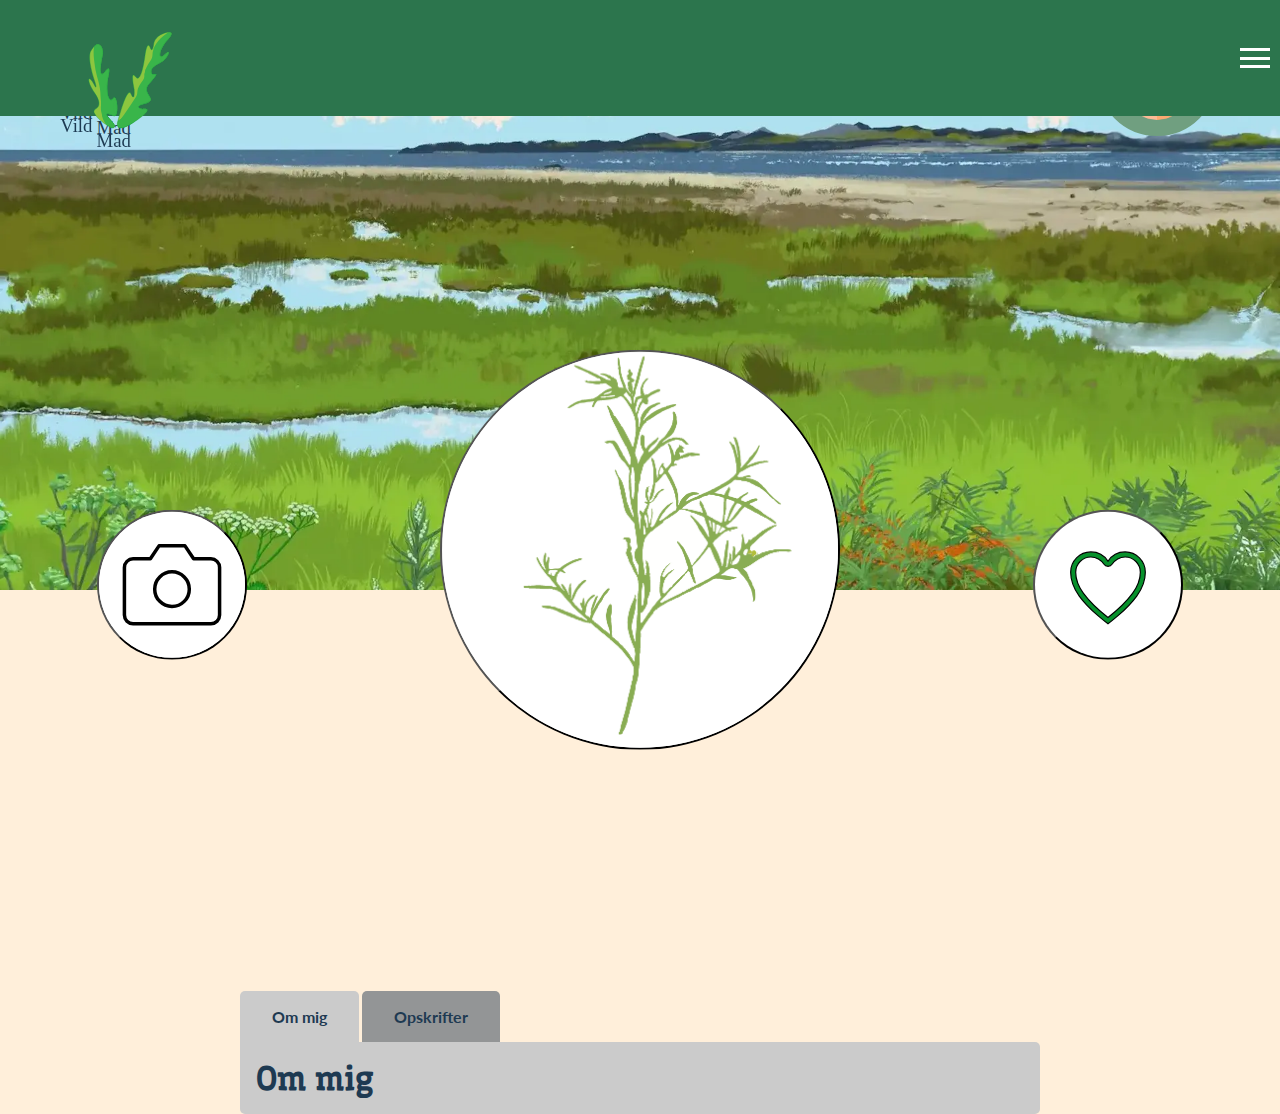
==== items.html @ 400f8e0f "BURGER MENU" ====
<!DOCTYPE html>
<html lang="en">

<head>
  <meta charset="UTF-8" />
  <meta name="viewport" content="width=device-width, initial-scale=1.0" />
  <link rel="stylesheet" href="css/general.css" />
  <link rel="stylesheet" href="css/style.css" />
  <link rel="stylesheet" href="css/items.css" />
  <title>Items</title>
</head>

<body>
  <header class="desktop-header">
    <section class="header-content">
      <div class="logo">
        <a href="index.html">
          <img src="./img/logo_vm1.svg" alt="logo"></a>
      </div>
      <nav class="dropdown-menu">
        <ul>
          <li class="menu-item">
            <a href="#">Menu</a>
            <ul class="submenu">
              <li class="submenu-item">
                <a href="#">Landskab</a>
                <ul class="nested-submenu">
                  <li class="submenu-item">
                    <a href="#">Vand</a>
                    <ul class="nested-submenu">
                      <li><a href="itemslist.html">Strand</a></li>
                      <li><a href="#">Strandeng</a></li>
                      <li><a href="#">Vandløb</a></li>
                    </ul>
                  </li>
                  <li class="submenu-item"><a href="#">Skov</a></li>
                  <li class="submenu-item"><a href="#">Åbent landskab</a></li>
                  <li class="submenu-item"><a href="#">By</a></li>
                </ul>
              </li>
              <li class="submenu-item">
                <a href="itemslist.html">Råvarer</a>
                <ul class="nested-submenu">
                  <li class="submenu-item"><a href="#">Vand</a></li>
                  <li class="submenu-item"><a href="#">Skov</a></li>
                  <li class="submenu-item"><a href="#">Åbent landskab</a></li>
                  <li class="submenu-item"><a href="#">By</a></li>
                </ul>
              </li>
              <li class="submenu-item">
                <a href="#">Opskrifter</a>
              </li>
            </ul>
          </li>
        </ul>
      </nav>
      <div class="picright_nav">
        <img src="./img/avatar_779755.png" alt="avatar">
      </div>
    </section>
  </header>
  <header class="mobile-header">
    <div class="logo">
      <a href="index.html"><img src="./img/logo_vm1.svg" alt="logo"></a>
    </div>
    <div class="burger-menu">
      <div class="burger-icon">
        <div class="bar"></div>
        <div class="bar"></div>
        <div class="bar"></div>
      </div>
      <nav class="menu">
        <ul>
          <li><a href="">placeholder</a></li>
          <li><a href="">placeholder</a></li>
        </ul>
      </nav>
    </div>


  </header>

  <main>
    <div class="banner">
      <img src="img/strandeng.webp" alt="" />
    </div>
    <div class="buttonscontainer">
      <div>
        <button type="button" class="cam">
          <img src="img/cam.svg" alt="cam" />
        </button>
      </div>
      <div>
        <button type="button" class="item">
          <img class="singleviewItem" src="img/starndmalde.webp" alt="item" />
        </button>
      </div>
      <div>
        <button type="button" id="like" class="like" onclick="like()"></button>
      </div>
    </div>

    <div class="raavareName">
      <h1 class="dataName" id="item_name"></h1>
    </div>

    <div class="tabcontainer">
      <div class="tabs">
        <input type="radio" name="tabs" id="tabone" checked="checked" />
        <label for="tabone">Om mig</label>
        <div class="tab">
          <h1 id="itemTitle">Om mig</h1>
          <p class="kategori" id="itemKategori"></p>
          <p class="landskab" id="itemLandskab"></p>
          <p class="season" id="itemSeason"></p>
          <p class="sub_landskab" id="itemSubLandskab"></p>
        </div>

        <input type="radio" name="tabs" id="tabtwo" />
        <label for="tabtwo">Opskrifter</label>
        <div class="tab">
          <h1>Opskrifter</h1>
          <p>
            Og her kunne item så indgå i nogle lækre opskrifter. Her skriver
            jeg bare lige noget mere, så vi ser hvordan det ser ud når der
            kommer lidt mere content ind i denne tab. Jeg tænker at den bare
            begynder at vokse nedad, så den bliver scrollable. Lad os se.
          </p>
        </div>
      </div>
    </div>
  </main>
  <script src="./js/dropdown.js"></script>
  <script src="./js/items.js"></script>
  <script src="js/burger.js"></script>
</body>

</html>
---- css/general.css ----
html {
  --primary: #1e3a52;
  --primary_soft: #88a5be;
  --secondary: #709f80;
  --header: #2c754d;
  --background: #ffefda;
  --contrast: #ef796b;
}
/************************MENU*****************************/
.dropdown-menu ul {
  width: 200px;
  background-color: var(--header);
}

.menu-item {
  position: relative;
}

.menu-item > a {
  display: block;
  padding: 10px 15px;
  text-decoration: none;
  color: var(--primary);
  font-size: 2cqw;
}

.menu-item > a:hover {
  background-color: var(--secondary);
}

.submenu {
  display: none;
  position: absolute;
  top: 100%;
  left: 0;
  width: 200px;
  z-index: 1;
}

.menu-item:hover .submenu {
  display: block;
}

.submenu-item {
  position: relative;
}

.submenu-item > a {
  padding: 10px 20px;
  color: var(--primary);
  display: block;
  white-space: nowrap;
  font-size: 1cqw;
}

.submenu-item > a:hover {
  background-color: var(--secondary);
}

.nested-submenu {
  display: none;
  position: absolute;
  top: 0;
  left: 100%;
  width: 200px;
  z-index: 2;
  border-left: 2px solid var(--primary_soft);
}

.submenu-item:hover .nested-submenu {
  display: block;
}

.nested-submenu a {
  padding: 10px 20px;
  color: var(--primary);
  display: block;
  white-space: nowrap;
}

.nested-submenu a:hover {
  background-color: var(--secondary);
}

.submenu-item:nth-child(1) .nested-submenu {
  display: none;
  position: absolute;
  top: 0;
  left: 100%;
  width: 200px;
  z-index: 2;
  border-left: 2px solid var(--primary_soft);
}

.submenu-item:nth-child(1):hover .nested-submenu {
  display: block;
}

/**********************ITEM LIST**********************/

.grid_itemlist {
  display: grid;
  grid-template-columns: 1fr 1fr 1fr 1fr;
  grid-template-rows: auto;
  gap: 1px;
  place-items: center;
}

.grid_itemlist img {
  height: 200px;
  width: auto;
  display: flex;
  border-radius: 50%;
  background-color: white;
}

.grid_itemlist p {
  font-size: 1.5rem;
  text-align: center;
  padding: 1em;
  font-weight: bold;
  transition: color 0.4s;
}

.grid_itemlist p:hover {
  color: var(--contrast);
}

.itemslist h1 {
  text-align: center;
  font-size: 4rem;
}

.itemslist h2 {
  text-align: center;
  font-size: 3rem;
  margin: 1em 0em 0.5em 0em;
}

.itemslist h3 {
  text-align: center;
  font-size: 1.8rem;
  margin: 0em 0em 1em 0em;
  color: var(--primary_soft);
}

.area_description p {
  padding: 2em;
}

/*Mobil view*/
@media (max-width: 800px) {
  .grid_itemlist {
    display: grid;
    grid-template-columns: 1fr;
    grid-template-rows: auto;
    gap: 1px;
    place-items: center;
  }

  .grid_itemlist img {
    height: 150px;
    width: auto;
    display: flex;
    border-radius: 50%;
    background-color: white;
  }

  .grid_itemlist p {
    font-size: 1.5rem;
    text-align: center;
    padding: 1em;
    font-weight: bold;
    transition: color 0.4s;
  }

  .grid_itemlist p:hover {
    color: var(--contrast);
  }

  .itemslist h1 {
    text-align: center;
    font-size: 4rem;
  }

  .itemslist h2 {
    text-align: center;
    font-size: 3rem;
    margin: 1em 0em 0.5em 0em;
  }

  .itemslist h3 {
    text-align: center;
    font-size: 1.8rem;
    margin: 0em 0em 1em 0em;
    color: var(--primary_soft);
  }

  .area_description p {
    padding: 1.5em;
  }
}
/* ..................mobile view menu..................... */
@media (max-width: 750px) {
  .desktop-header {
    display: none;
  }
}
@media (min-width: 750px) {
  .mobile-header {
    display: none;
  }
}
.burger-icon {
  display: flex;
  flex-direction: column;
  justify-content: space-between;
  width: 30px;
  height: 20px;
  margin-right: 10px;
  cursor: pointer;
}

.bar {
  width: 100%;
  height: 3px;
  background-color: #ffffff;
}

.menu {
  position: absolute;
  top: 80px;
  right: -300px;
  width: 150px;
  background-color: #2c754d;
  transition: 0.2s;
}

.menu ul {
  list-style: none;
  padding: 20px;
}

.menu ul li {
  margin-bottom: 10px;
}

.menu ul li a {
  text-decoration: none;
  color: #ffffff;
  font-size: 18px;
}

.content {
  margin-top: 100px;
  padding: 20px;
  color: #ffffff;
}
.show-menu .menu {
  right: 0px;
}
.mobile-header {
  display: flex;
  justify-content: space-between;
  align-items: center;
  padding: 0px;
  background-color: #2c754d;
  position: fixed;
  top: 0;
  width: 100%;
  z-index: 1;
}
---- css/style.css ----
@import url("https://fonts.googleapis.com/css2?family=Wellfleet&display=swap");
@import url("https://fonts.googleapis.com/css2?family=Lato:wght@300&display=swap");

html {
  --primary: #1e3a52;
  --primary_soft: #88a5be;
  --secondary: #709f80;
  --header: #2c754d;
  --background: #ffefda;
  --contrast: #ef796b;
}

* {
  font-family: "Lato", sans-serif;
  margin: 0;
  padding: 0;
  list-style: none;
  text-decoration: none;
  color: var(--primary);
}
h1,
h2,
h3,
ul,
li,
a {
  font-family: "Wellfleet", serif;
  color: var(--primary);
}

body {
  background-color: var(--background);
}

/* øvrige header */

.logo {
  height: 100px;
  width: auto;
  padding: 0.5em;
  z-index: 1;
}

.logo img {
  height: 120px;
  width: 120px;
  translate: 40% 20%;
}

.picleft img {
  max-width: 100px;
  height: auto;
  border-radius: 50% !important;
}

.picright_nav img {
  height: 120px;
  width: auto;
  position: absolute;
  top: 1em;
  right: 15px;
  background-color: var(--secondary);
  border: 1em solid;
  border-radius: 50%;
  border-color: var(--secondary);
  z-index: 1;
  translate: -40% 0%;
}

.header-content {
  height: 90px;
  display: flex;
  align-items: center;
  background-color: var(--header);
}
/* */

/* ******************img************************/
img {
  width: 100%;
  height: auto;
  box-sizing: border-box;
}

/*******************Banner************************/
.banner {
  display: grid;
  place-items: center;
  width: 100vw;
  position: relative;
  left: 50%;
  right: 50%;
  margin-left: -50vw;
  margin-right: -50vw;
}
.banner h1:first-child {
  color: white;
  font-size: 15cqw;
  grid-row: 1;
  grid-column: 1;
  z-index: 10;
  filter: drop-shadow(4px 2px 5px #00000069);
}

.banner img:last-child {
  grid-row: 1;
  grid-column: 1;
}

@media (max-width: 800px) {
  .header-content {
    height: 70px;
  }

  .logo img {
    height: 80px;
    width: 80px;
    translate: 15% 30%;
  }

  .picright_nav img {
    height: 80px;
    width: 80px;
    translate: 0% -10%;
  }
}
---- css/items.css ----
.container {
  height: 60px;
  display: flex;
  justify-content: space-between;
  background-color: gray;
  border-bottom: 2px solid blueviolet;
}

.banner {
  background-color: bisque;
}

.buttonscontainer {
  display: flex;
  justify-content: space-around;
  translate: 0% -20%;
  margin-bottom: 0;
  padding-bottom: 0;
}

.cam {
  height: 150px;
  width: 150px;
  border-radius: 50%;
}

.item {
  height: 400px;
  width: 400px;
  border-radius: 50% !important;
  translate: 0% -40%;
  margin-bottom: 0;
  padding-bottom: 0;
  background-image: url(../img/Strandmalde.png);
  background-repeat: no-repeat;
}

.singleviewItem {
  border-radius: 50%;
}

#like {
  height: 150px;
  width: 150px;
  border-radius: 50%;
  background-size: cover;
}

.like {
  background-image: url(../img/emptyheart.svg);
}

.liked {
  background-image: url(../img/fullheart.svg);
}

.raavareName {
  display: flex;
  justify-content: center;
  translate: 0% -500%;
}

/*** Tabs 
 - har taget udgangspunkt i denne tab fra codepen: https://codepen.io/mikestreety/pen/yVNNNm ***/

.tabcontainer {
  max-width: 800px;
  margin: auto;
}

.tabs {
  display: flex;
  flex-wrap: wrap;
  /* make sure it wraps*/
}

.tabs label {
  order: 1;
  /* Put the labels first */
  display: block;
  padding: 1rem 2rem;
  margin-right: 0.2rem;
  cursor: pointer;
  background: #939596;
  font-weight: bold;
  transition: background ease 0.2s;
  border-radius: 5px 5px 0px 0px;
}

.tabs .tab {
  order: 99;
  /* Put the tabs last */
  flex-grow: 1;
  width: 100%;
  display: none;
  padding: 1rem;
  background: #cbcbcb;
  border-radius: 0px 5px 5px 5px;
}

.tabs input[type="radio"] {
  display: none;
}

.tabs input[type="radio"]:checked + label {
  background: #cbcbcb;
  border-radius: 5px 5px 0px 0px;
}

.tabs input[type="radio"]:checked + label + .tab {
  display: block;
}

/************* mobil **************/

@media (max-width: 800px) {
  /**** mobiltabs ****/
  /*
  .tabs .tab,
  .tabs label {
    order: initial;
  }
  .tabs label {
    width: 100%;
    margin: auto;
    margin-top: 0.2rem;
  }
  /**** mobiltabs slut ****/

  .raavareName {
    translate: 0% -150%;
  }

  .cam {
    height: 80px;
    width: 80px;
    border-radius: 50%;
  }

  .item {
    height: 200px;
    width: 200px;
    border-radius: 50%;
    translate: 0% -50%;
  }

  #like {
    height: 80px;
    width: 80px;
    border-radius: 50%;
    background-size: cover;
  }
}
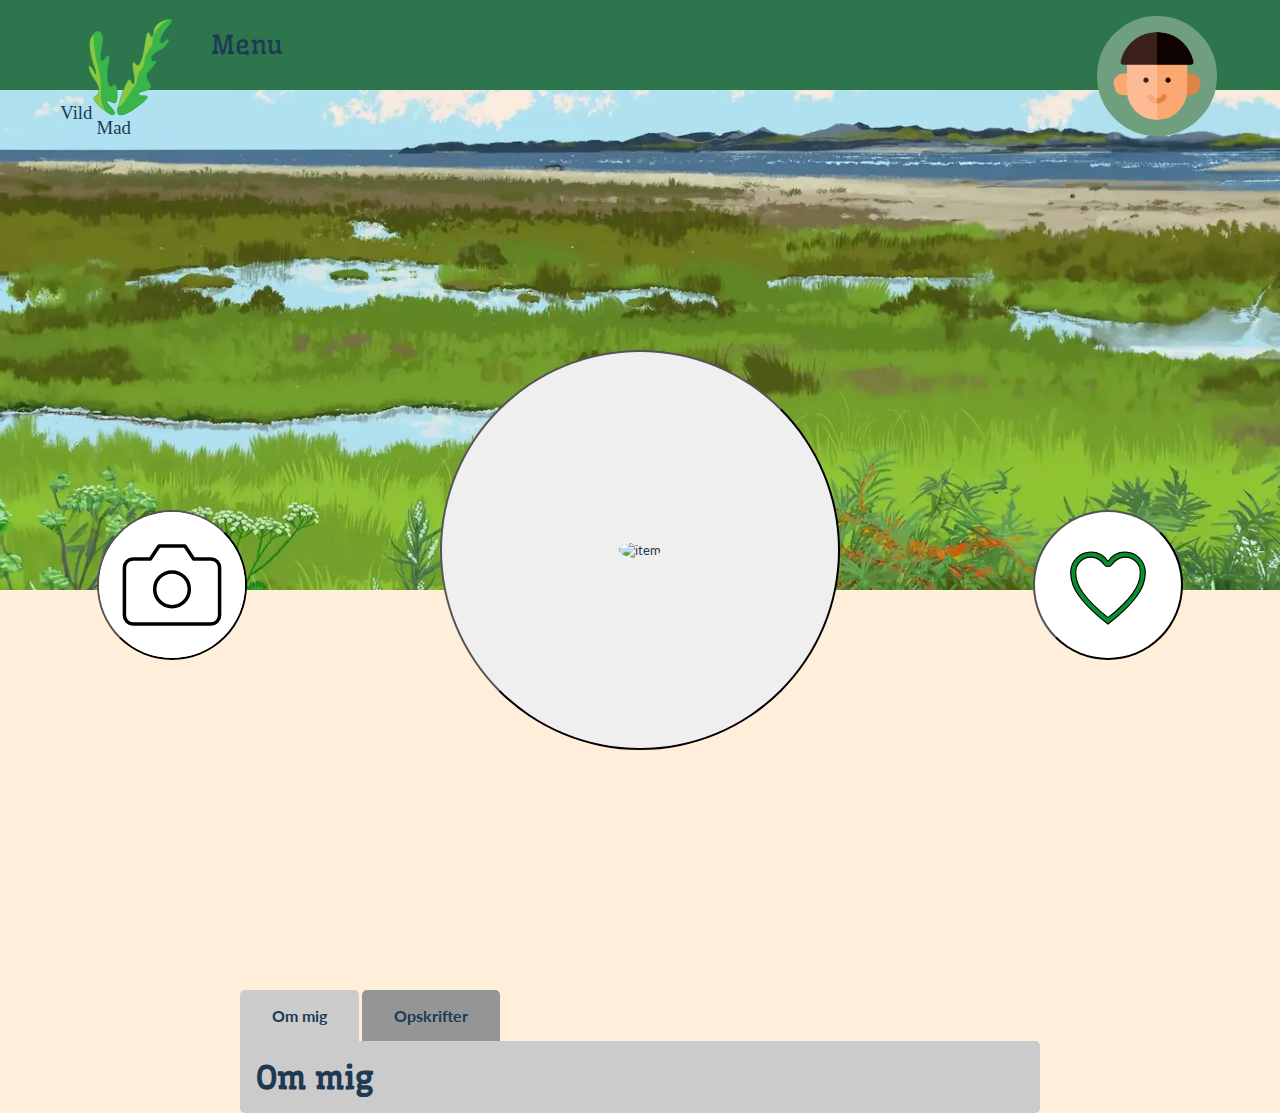
==== commit 43b73683: "Merge branch 'master' of https://github.com/michelleenoe/team_tortellini into HasseItems" ====
--- a/items.html
+++ b/items.html
@@ -92,7 +92,7 @@
       </div>
       <div>
         <button type="button" class="item">
-          <img class="singleviewItem" src="img/starndmalde.webp" alt="item" />
+          <img class="singleviewItem" src="https://vildmadv2.vps.webdock.io/application/files/9116/2445/5292/Laegekoklear_ravarkort_app.png" id=itemImg alt="item" />
         </button>
       </div>
       <div>
--- a/css/general.css
+++ b/css/general.css
@@ -14,6 +14,8 @@
 
 .menu-item {
   position: relative;
+  translate: 30% 0;
+  z-index: 1;
 }
 
 .menu-item > a {
@@ -34,7 +36,6 @@
   top: 100%;
   left: 0;
   width: 200px;
-  z-index: 1;
 }
 
 .menu-item:hover .submenu {
@@ -208,7 +209,7 @@
 }
 @media (min-width: 750px) {
   .mobile-header {
-    display: none;
+    display: none !important;
   }
 }
 .burger-icon {
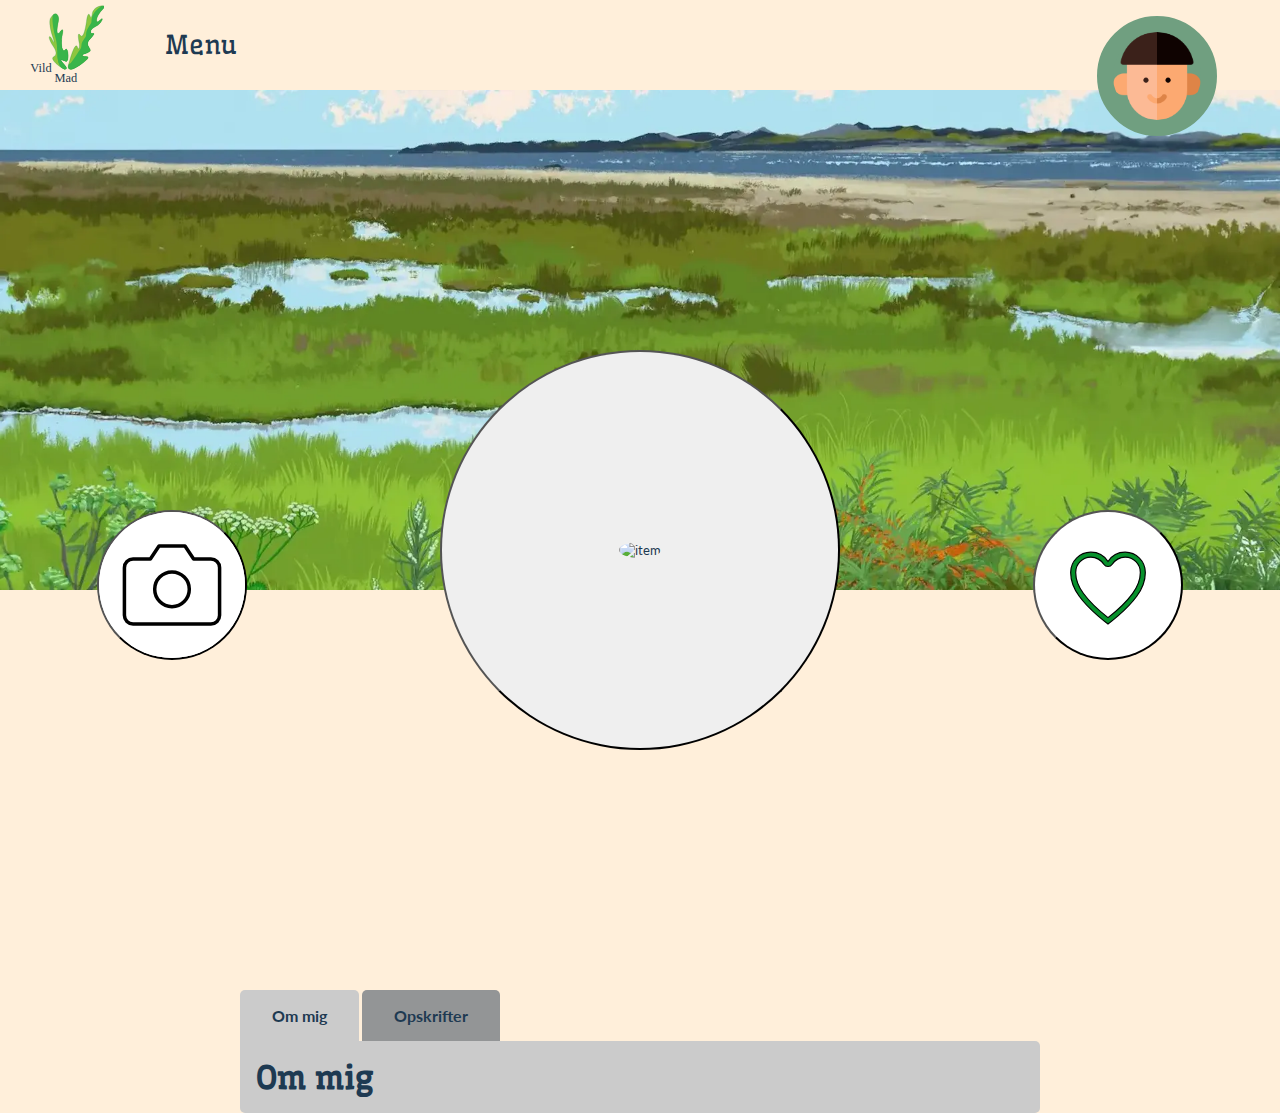
==== commit 90882a47: "Merge branch 'andrea'" ====
--- a/items.html
+++ b/items.html
@@ -11,7 +11,7 @@
 </head>
 
 <body>
-  <header class="desktop-header">
+  <header>
     <section class="header-content">
       <div class="logo">
         <a href="index.html">
@@ -58,28 +58,26 @@
         <img src="./img/avatar_779755.png" alt="avatar">
       </div>
     </section>
+    <!-- 
+    <section class="mobile-header">
+      <div class="logo">
+        <a href="index.html"><img src="./img/logo_vm1.svg" alt="logo"></a>
+      </div>
+      <div class="burger-menu">
+        <div class="burger-icon">
+          <div class="bar"></div>
+          <div class="bar"></div>
+          <div class="bar"></div>
+        </div>
+        <nav class="menu">
+          <ul>
+            <li><a href="">placeholder</a></li>
+            <li><a href="">placeholder</a></li>
+          </ul>
+        </nav>
+      </div>
+    </section> -->
   </header>
-  <header class="mobile-header">
-    <div class="logo">
-      <a href="index.html"><img src="./img/logo_vm1.svg" alt="logo"></a>
-    </div>
-    <div class="burger-menu">
-      <div class="burger-icon">
-        <div class="bar"></div>
-        <div class="bar"></div>
-        <div class="bar"></div>
-      </div>
-      <nav class="menu">
-        <ul>
-          <li><a href="">placeholder</a></li>
-          <li><a href="">placeholder</a></li>
-        </ul>
-      </nav>
-    </div>
-
-
-  </header>
-
   <main>
     <div class="banner">
       <img src="img/strandeng.webp" alt="" />
@@ -92,7 +90,9 @@
       </div>
       <div>
         <button type="button" class="item">
-          <img class="singleviewItem" src="https://vildmadv2.vps.webdock.io/application/files/9116/2445/5292/Laegekoklear_ravarkort_app.png" id=itemImg alt="item" />
+          <img class="singleviewItem"
+            src="https://vildmadv2.vps.webdock.io/application/files/9116/2445/5292/Laegekoklear_ravarkort_app.png"
+            id=itemImg alt="item" />
         </button>
       </div>
       <div>
@@ -121,10 +121,35 @@
         <div class="tab">
           <h1>Opskrifter</h1>
           <p>
-            Og her kunne item så indgå i nogle lækre opskrifter. Her skriver
-            jeg bare lige noget mere, så vi ser hvordan det ser ud når der
-            kommer lidt mere content ind i denne tab. Jeg tænker at den bare
-            begynder at vokse nedad, så den bliver scrollable. Lad os se.
+            <strong>GRILLET STRANDMÆLDE MED RØGET OKSEMARV</strong><br>
+            <strong>INGREDIENSER</strong>
+            <ul>
+              <li>500 g strandmældeskud</li>
+              <li>50 g olivenolie</li>
+              <li>100 g røget oksemarv - denne kan man muligvis skaffe ved sin slagter. Kan alternativt udskiftes med bacon.</li>
+              <li>Lidt æblecidereddike</li>
+              <li>En lille håndfuld kruspersille</li>
+              <li>En lille håndfuld friske urter - estragon og kørvel</li>
+              <li>Fiskesauce (f.eks garum)</li>
+              <li>Havsalt</li>
+              <li>Ristet brød</li>
+            </ul>
+            
+            <strong>BRUGTE PLANTEDELE</strong><br>
+            De grønne blade<br>
+            
+            <strong>UDSTYR</strong><br>
+            Grill<br>
+            
+            <strong>FREMGANGSMÅDE</strong>
+            <ol>
+              <li>Tænd grillen og sørg for, at den er varm og klar.</li>
+              <li>Start med at pensle strandmælden med lidt olie.</li>
+              <li>Skær oksemarv ud i mindre, mundrette stykker. Grill oksemarven og overfør til en lun metalskål.</li>
+              <li>Grill herefter strandmælden meget kort og overfør til skålen med marv. Strandmælden skal være på den varme grill i nogle sekunder. De skal tage lidt farve, men må endelig ikke være helt gennemtilberedte og</li>
+              <li>Hak persille og vilde urter fint og tilføj til skålen med oksemarv, sammen med eddike og fiskesauce.</li>
+              <li>Rør rundt og anret det hele på en lun tallerken. Server med ristet brød.</li>
+            </ol>
           </p>
         </div>
       </div>
@@ -132,7 +157,7 @@
   </main>
   <script src="./js/dropdown.js"></script>
   <script src="./js/items.js"></script>
-  <script src="js/burger.js"></script>
+  <!-- <script src="js/burger.js"></script> -->
 </body>
 
 </html>--- a/css/general.css
+++ b/css/general.css
@@ -9,7 +9,8 @@
 /************************MENU*****************************/
 .dropdown-menu ul {
   width: 200px;
-  background-color: var(--header);
+  background-color: var(--background);
+  z-index: 100;
 }
 
 .menu-item {
@@ -24,6 +25,7 @@
   text-decoration: none;
   color: var(--primary);
   font-size: 2cqw;
+  z-index: 1;
 }
 
 .menu-item > a:hover {
@@ -64,7 +66,6 @@
   top: 0;
   left: 100%;
   width: 200px;
-  z-index: 2;
   border-left: 2px solid var(--primary_soft);
 }
 
@@ -202,7 +203,7 @@
   }
 }
 /* ..................mobile view menu..................... */
-@media (max-width: 750px) {
+/*@media (max-width: 750px) {
   .desktop-header {
     display: none;
   }
@@ -211,7 +212,7 @@
   .mobile-header {
     display: none !important;
   }
-}
+}*/
 .burger-icon {
   display: flex;
   flex-direction: column;
--- a/css/style.css
+++ b/css/style.css
@@ -42,9 +42,9 @@
 }
 
 .logo img {
-  height: 120px;
-  width: 120px;
-  translate: 40% 20%;
+  height: 80px;
+  width: auto;
+  translate: 30% 13%;
 }
 
 .picleft img {
@@ -71,7 +71,26 @@
   height: 90px;
   display: flex;
   align-items: center;
-  background-color: var(--header);
+  background-color: var(--background);
+  z-index: 100;
+}
+
+@media (max-width: 800px) {
+  .header-content {
+    height: 70px;
+  }
+
+  .logo img {
+    height: 60px;
+    width: auto;
+    translate: 15% 30%;
+  }
+
+  .picright_nav img {
+    height: 80px;
+    width: 80px;
+    translate: 0% -10%;
+  }
 }
 /* */
 
@@ -95,7 +114,7 @@
 }
 .banner h1:first-child {
   color: white;
-  font-size: 15cqw;
+  font-size: 10cqw;
   grid-row: 1;
   grid-column: 1;
   z-index: 10;
@@ -106,21 +125,3 @@
   grid-row: 1;
   grid-column: 1;
 }
-
-@media (max-width: 800px) {
-  .header-content {
-    height: 70px;
-  }
-
-  .logo img {
-    height: 80px;
-    width: 80px;
-    translate: 15% 30%;
-  }
-
-  .picright_nav img {
-    height: 80px;
-    width: 80px;
-    translate: 0% -10%;
-  }
-}
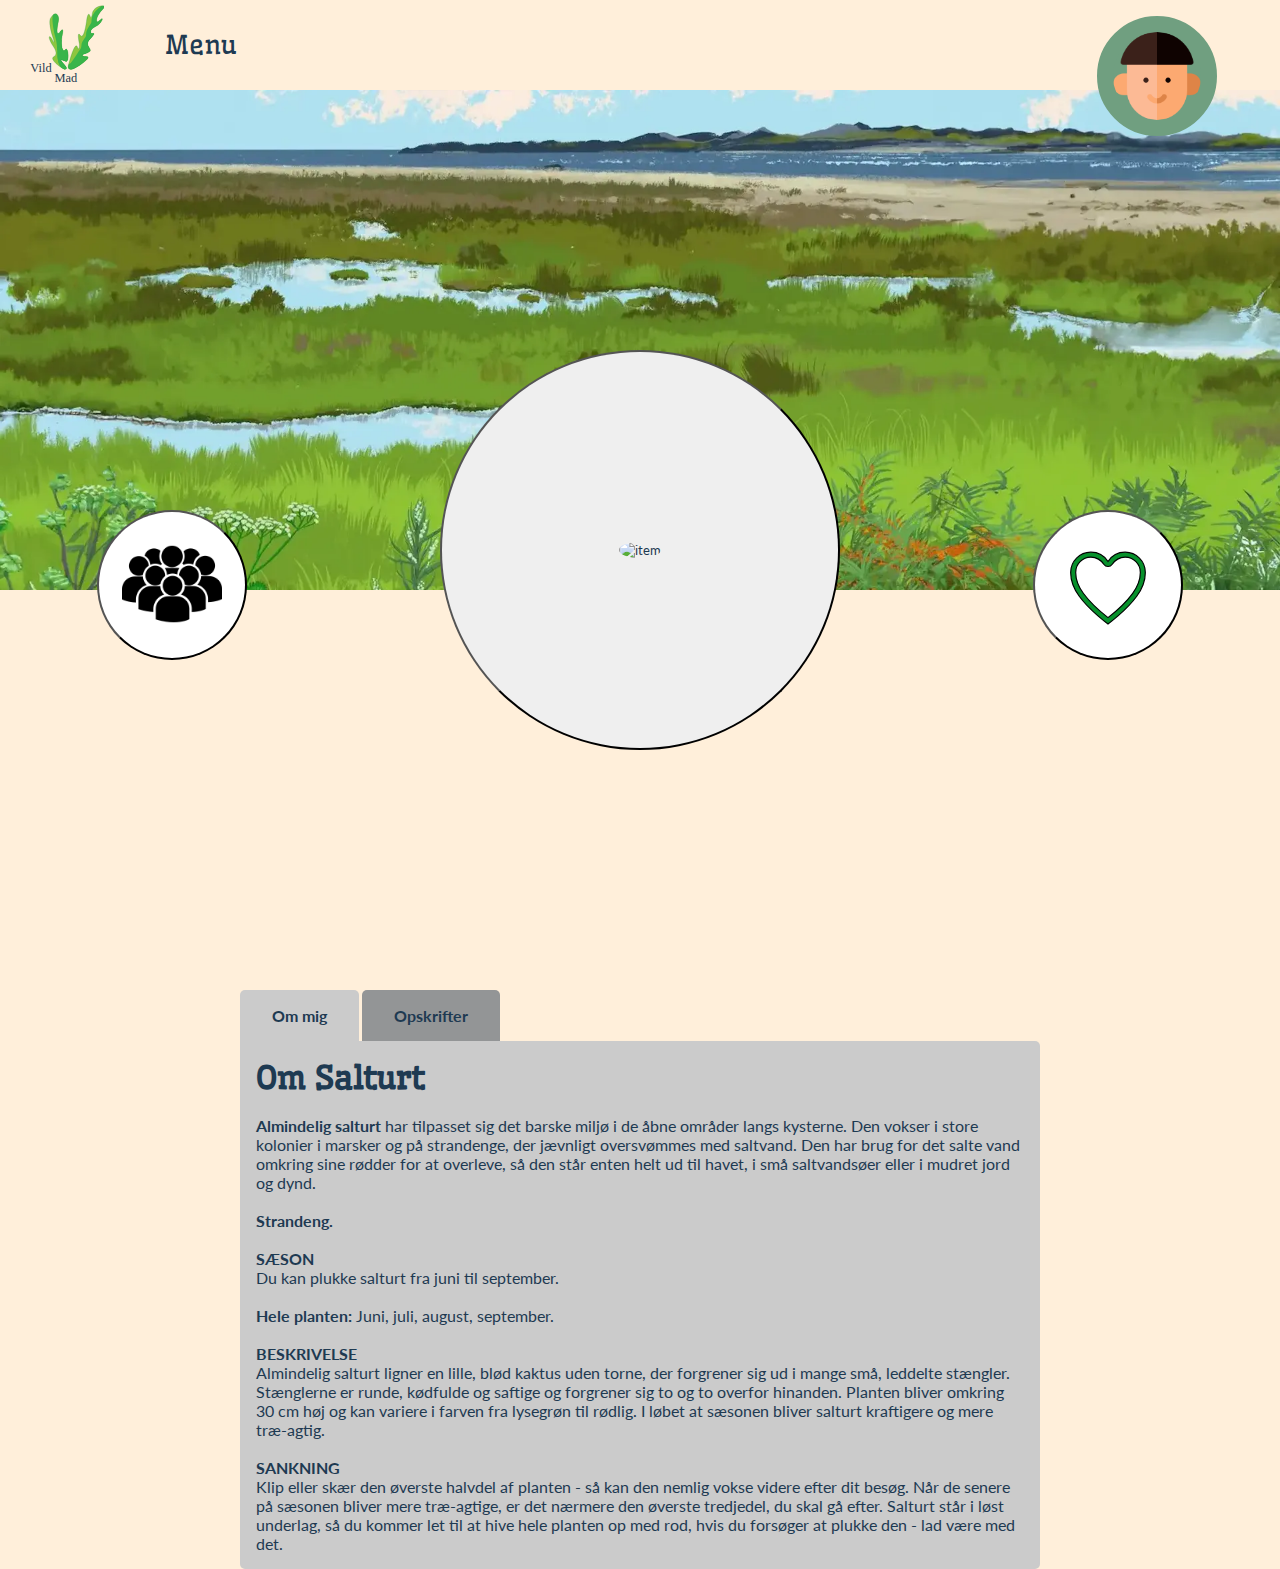
==== commit 4fef6cfb: "Merge branch 'master' of https://github.com/michelleenoe/team_tortellini into michelle" ====
--- a/items.html
+++ b/items.html
@@ -85,7 +85,7 @@
     <div class="buttonscontainer">
       <div>
         <button type="button" class="cam">
-          <img src="img/cam.svg" alt="cam" />
+          <img src="img/crowd-of-users.png" alt="cam" />
         </button>
       </div>
       <div>
@@ -109,7 +109,35 @@
         <input type="radio" name="tabs" id="tabone" checked="checked" />
         <label for="tabone">Om mig</label>
         <div class="tab">
-          <h1 id="itemTitle">Om mig</h1>
+          <h1 id="itemTitle">  
+            <h1>Om Salturt</h1>
+            <br>
+          <p>
+            <strong>Almindelig salturt</strong> har tilpasset sig det barske miljø i de åbne områder langs kysterne. Den vokser i store kolonier i marsker og på strandenge, der jævnligt oversvømmes med saltvand. Den har brug for det salte vand omkring sine rødder for at overleve, så den står enten helt ud til havet, i små saltvandsøer eller i mudret jord og dynd.
+          </p>
+          <br>
+          <p>
+            <strong>Strandeng.</strong>
+          </p>
+          <br>
+          <p>
+            <strong>SÆSON</strong><br>
+            Du kan plukke salturt fra juni til september.
+          </p>
+          <br>
+          <p>
+            <strong>Hele planten:</strong> Juni, juli, august, september.
+          </p>
+          <br>
+          <p>
+            <strong>BESKRIVELSE</strong><br>
+            Almindelig salturt ligner en lille, blød kaktus uden torne, der forgrener sig ud i mange små, leddelte stængler. Stænglerne er runde, kødfulde og saftige og forgrener sig to og to overfor hinanden. Planten bliver omkring 30 cm høj og kan variere i farven fra lysegrøn til rødlig. I løbet at sæsonen bliver salturt kraftigere og mere træ-agtig.
+          </p>
+          <br>
+          <p>
+            <strong>SANKNING</strong><br>
+            Klip eller skær den øverste halvdel af planten - så kan den nemlig vokse videre efter dit besøg. Når de senere på sæsonen bliver mere træ-agtige, er det nærmere den øverste tredjedel, du skal gå efter. Salturt står i løst underlag, så du kommer let til at hive hele planten op med rod, hvis du forsøger at plukke den - lad være med det.
+          </p></h1>
           <p class="kategori" id="itemKategori"></p>
           <p class="landskab" id="itemLandskab"></p>
           <p class="season" id="itemSeason"></p>
@@ -121,35 +149,40 @@
         <div class="tab">
           <h1>Opskrifter</h1>
           <p>
+            <br>
             <strong>GRILLET STRANDMÆLDE MED RØGET OKSEMARV</strong><br>
             <strong>INGREDIENSER</strong>
-            <ul>
-              <li>500 g strandmældeskud</li>
-              <li>50 g olivenolie</li>
-              <li>100 g røget oksemarv - denne kan man muligvis skaffe ved sin slagter. Kan alternativt udskiftes med bacon.</li>
-              <li>Lidt æblecidereddike</li>
-              <li>En lille håndfuld kruspersille</li>
-              <li>En lille håndfuld friske urter - estragon og kørvel</li>
-              <li>Fiskesauce (f.eks garum)</li>
-              <li>Havsalt</li>
-              <li>Ristet brød</li>
-            </ul>
-            
-            <strong>BRUGTE PLANTEDELE</strong><br>
-            De grønne blade<br>
-            
-            <strong>UDSTYR</strong><br>
-            Grill<br>
-            
-            <strong>FREMGANGSMÅDE</strong>
-            <ol>
-              <li>Tænd grillen og sørg for, at den er varm og klar.</li>
-              <li>Start med at pensle strandmælden med lidt olie.</li>
-              <li>Skær oksemarv ud i mindre, mundrette stykker. Grill oksemarven og overfør til en lun metalskål.</li>
-              <li>Grill herefter strandmælden meget kort og overfør til skålen med marv. Strandmælden skal være på den varme grill i nogle sekunder. De skal tage lidt farve, men må endelig ikke være helt gennemtilberedte og</li>
-              <li>Hak persille og vilde urter fint og tilføj til skålen med oksemarv, sammen med eddike og fiskesauce.</li>
-              <li>Rør rundt og anret det hele på en lun tallerken. Server med ristet brød.</li>
-            </ol>
+          <ul>
+            <li>500 g strandmældeskud</li>
+            <li>50 g olivenolie</li>
+            <li>100 g røget oksemarv - denne kan man muligvis skaffe ved sin slagter. Kan alternativt udskiftes med
+              bacon.</li>
+            <li>Lidt æblecidereddike</li>
+            <li>En lille håndfuld kruspersille</li>
+            <li>En lille håndfuld friske urter - estragon og kørvel</li>
+            <li>Fiskesauce (f.eks garum)</li>
+            <li>Havsalt</li>
+            <li>Ristet brød</li>
+          </ul>
+
+          <strong>BRUGTE PLANTEDELE</strong><br>
+          De grønne blade<br>
+
+          <strong>UDSTYR</strong><br>
+          Grill<br>
+
+          <strong>FREMGANGSMÅDE</strong>
+          <ol>
+            <li>Tænd grillen og sørg for, at den er varm og klar.</li>
+            <li>Start med at pensle strandmælden med lidt olie.</li>
+            <li>Skær oksemarv ud i mindre, mundrette stykker. Grill oksemarven og overfør til en lun metalskål.</li>
+            <li>Grill herefter strandmælden meget kort og overfør til skålen med marv. Strandmælden skal være på den
+              varme grill i nogle sekunder. De skal tage lidt farve, men må endelig ikke være helt gennemtilberedte og
+            </li>
+            <li>Hak persille og vilde urter fint og tilføj til skålen med oksemarv, sammen med eddike og fiskesauce.
+            </li>
+            <li>Rør rundt og anret det hele på en lun tallerken. Server med ristet brød.</li>
+          </ol>
           </p>
         </div>
       </div>
--- a/css/items.css
+++ b/css/items.css
@@ -22,6 +22,12 @@
   height: 150px;
   width: 150px;
   border-radius: 50%;
+  background: white;
+}
+
+.cam img {
+  height: 100px;
+  width: auto;
 }
 
 .item {
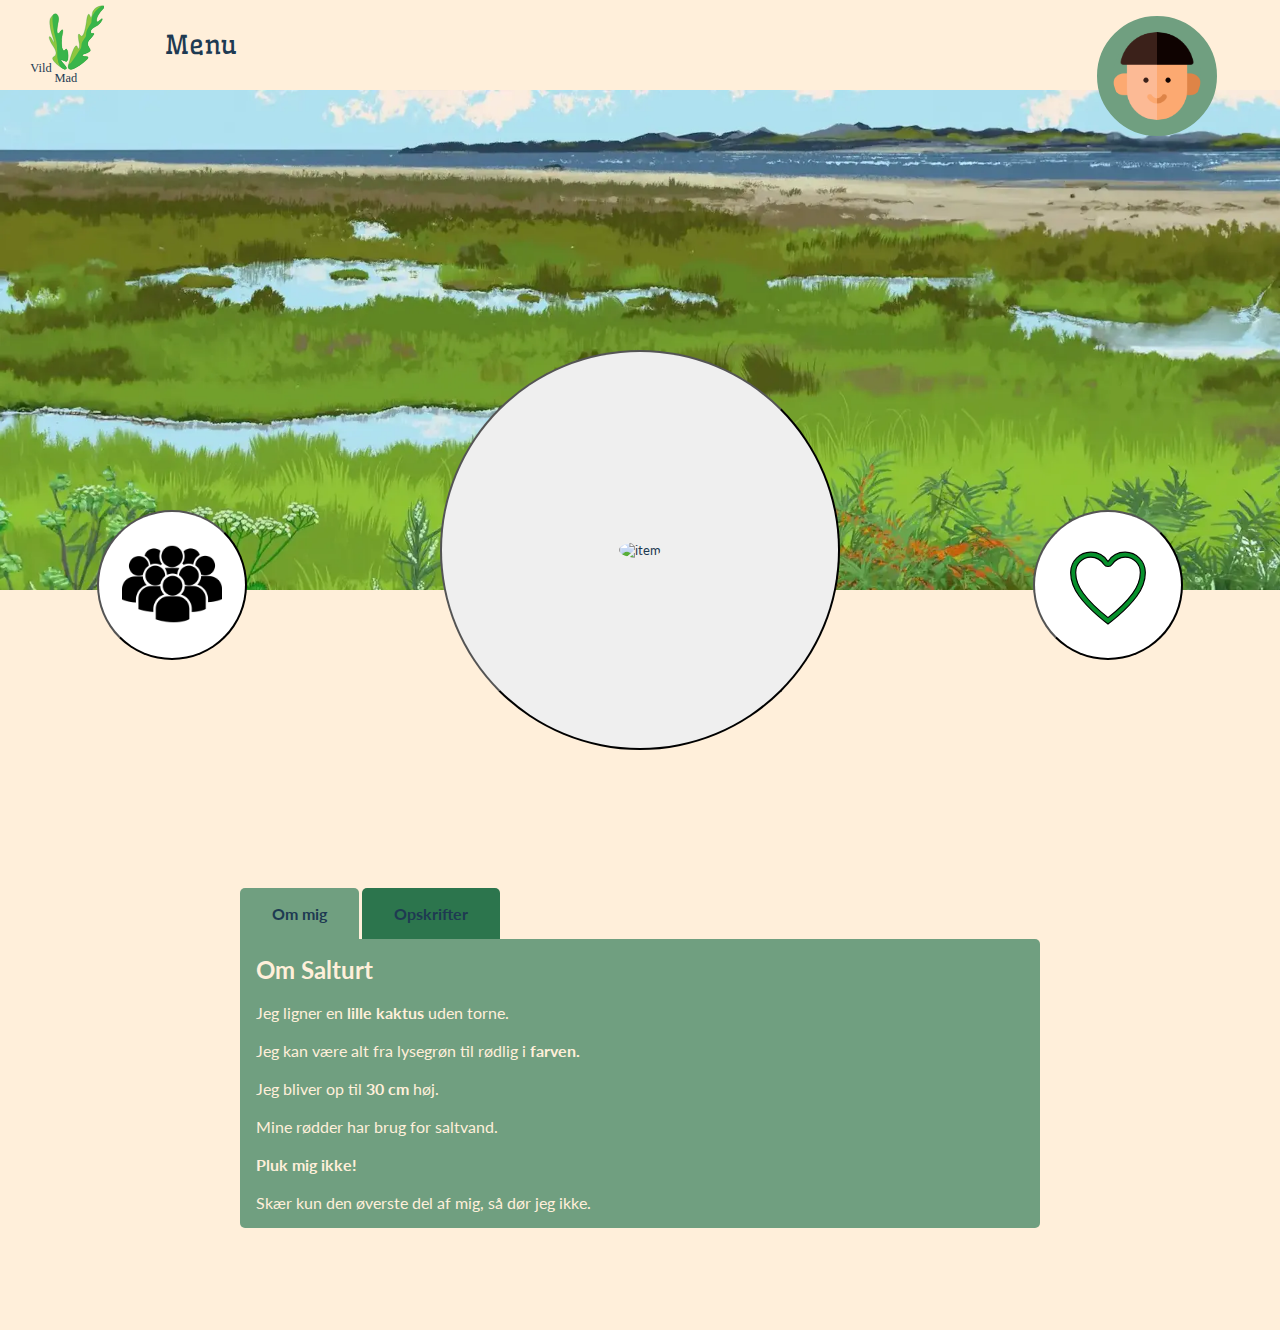
==== commit d3fa0150: "Boks ordnet" ====
--- a/items.html
+++ b/items.html
@@ -3,10 +3,10 @@
 
 <head>
   <meta charset="UTF-8" />
-  <meta name="viewport" content="width=device-width, initial-scale=1.0" />
-  <link rel="stylesheet" href="css/general.css" />
-  <link rel="stylesheet" href="css/style.css" />
-  <link rel="stylesheet" href="css/items.css" />
+  <meta name="viewport" content="width=device-width, initial-scale=1.0">
+  <link rel="stylesheet" href="css/general.css">
+  <link rel="stylesheet" href="css/style.css">
+  <link rel="stylesheet" href="css/items.css">
   <title>Items</title>
 </head>
 
@@ -80,110 +80,104 @@
   </header>
   <main>
     <div class="banner">
-      <img src="img/strandeng.webp" alt="" />
+      <img src="img/strandeng.webp" alt="">
     </div>
     <div class="buttonscontainer">
       <div>
         <button type="button" class="cam">
-          <img src="img/crowd-of-users.png" alt="cam" />
+          <img src="img/crowd-of-users.png" alt="cam">
         </button>
       </div>
       <div>
         <button type="button" class="item">
           <img class="singleviewItem"
             src="https://vildmadv2.vps.webdock.io/application/files/9116/2445/5292/Laegekoklear_ravarkort_app.png"
-            id=itemImg alt="item" />
+            id=itemImg alt="item">
         </button>
       </div>
       <div>
         <button type="button" id="like" class="like" onclick="like()"></button>
       </div>
     </div>
-
     <div class="raavareName">
-      <h1 class="dataName" id="item_name"></h1>
+      <h2 class="dataName" id="item_name"></h2>
     </div>
 
     <div class="tabcontainer">
       <div class="tabs">
-        <input type="radio" name="tabs" id="tabone" checked="checked" />
+        <input type="radio" name="tabs" id="tabone" checked="checked">
         <label for="tabone">Om mig</label>
         <div class="tab">
-          <h1 id="itemTitle">  
-            <h1>Om Salturt</h1>
-            <br>
+          <h2 id="itemTitle">Om Salturt</h2>
+          <br>
           <p>
-            <strong>Almindelig salturt</strong> har tilpasset sig det barske miljø i de åbne områder langs kysterne. Den vokser i store kolonier i marsker og på strandenge, der jævnligt oversvømmes med saltvand. Den har brug for det salte vand omkring sine rødder for at overleve, så den står enten helt ud til havet, i små saltvandsøer eller i mudret jord og dynd.
+            Jeg ligner en <strong>lille kaktus</strong> uden torne.
           </p>
           <br>
           <p>
-            <strong>Strandeng.</strong>
+            Jeg kan være alt fra lysegrøn til rødlig i <strong>farven.</strong>
           </p>
           <br>
           <p>
-            <strong>SÆSON</strong><br>
-            Du kan plukke salturt fra juni til september.
+            Jeg bliver op til <strong>30 cm</strong> høj.
           </p>
           <br>
           <p>
-            <strong>Hele planten:</strong> Juni, juli, august, september.
+            Mine rødder har brug for saltvand.
           </p>
           <br>
           <p>
-            <strong>BESKRIVELSE</strong><br>
-            Almindelig salturt ligner en lille, blød kaktus uden torne, der forgrener sig ud i mange små, leddelte stængler. Stænglerne er runde, kødfulde og saftige og forgrener sig to og to overfor hinanden. Planten bliver omkring 30 cm høj og kan variere i farven fra lysegrøn til rødlig. I løbet at sæsonen bliver salturt kraftigere og mere træ-agtig.
+            <strong>Pluk mig ikke!</strong>
           </p>
           <br>
           <p>
-            <strong>SANKNING</strong><br>
-            Klip eller skær den øverste halvdel af planten - så kan den nemlig vokse videre efter dit besøg. Når de senere på sæsonen bliver mere træ-agtige, er det nærmere den øverste tredjedel, du skal gå efter. Salturt står i løst underlag, så du kommer let til at hive hele planten op med rod, hvis du forsøger at plukke den - lad være med det.
-          </p></h1>
+            Skær kun den øverste del af mig, så dør jeg ikke.
+          </p>
           <p class="kategori" id="itemKategori"></p>
           <p class="landskab" id="itemLandskab"></p>
           <p class="season" id="itemSeason"></p>
           <p class="sub_landskab" id="itemSubLandskab"></p>
         </div>
 
-        <input type="radio" name="tabs" id="tabtwo" />
+        <input type="radio" name="tabs" id="tabtwo">
         <label for="tabtwo">Opskrifter</label>
         <div class="tab">
-          <h1>Opskrifter</h1>
-          <p>
-            <br>
+          <h2>Opskrifter</h2>
+          <div> <br>
             <strong>GRILLET STRANDMÆLDE MED RØGET OKSEMARV</strong><br>
             <strong>INGREDIENSER</strong>
-          <ul>
-            <li>500 g strandmældeskud</li>
-            <li>50 g olivenolie</li>
-            <li>100 g røget oksemarv - denne kan man muligvis skaffe ved sin slagter. Kan alternativt udskiftes med
-              bacon.</li>
-            <li>Lidt æblecidereddike</li>
-            <li>En lille håndfuld kruspersille</li>
-            <li>En lille håndfuld friske urter - estragon og kørvel</li>
-            <li>Fiskesauce (f.eks garum)</li>
-            <li>Havsalt</li>
-            <li>Ristet brød</li>
-          </ul>
+            <ul>
+              <li>500 g strandmældeskud</li>
+              <li>50 g olivenolie</li>
+              <li>100 g røget oksemarv - denne kan man muligvis skaffe ved sin slagter. Kan alternativt udskiftes med
+                bacon.</li>
+              <li>Lidt æblecidereddike</li>
+              <li>En lille håndfuld kruspersille</li>
+              <li>En lille håndfuld friske urter - estragon og kørvel</li>
+              <li>Fiskesauce (f.eks garum)</li>
+              <li>Havsalt</li>
+              <li>Ristet brød</li>
+            </ul>
 
-          <strong>BRUGTE PLANTEDELE</strong><br>
-          De grønne blade<br>
+            <strong>BRUGTE PLANTEDELE</strong><br>
+            <p>De grønne blade</p><br>
 
-          <strong>UDSTYR</strong><br>
-          Grill<br>
+            <strong>UDSTYR</strong><br>
+            <p>Grill</p><br>
 
-          <strong>FREMGANGSMÅDE</strong>
-          <ol>
-            <li>Tænd grillen og sørg for, at den er varm og klar.</li>
-            <li>Start med at pensle strandmælden med lidt olie.</li>
-            <li>Skær oksemarv ud i mindre, mundrette stykker. Grill oksemarven og overfør til en lun metalskål.</li>
-            <li>Grill herefter strandmælden meget kort og overfør til skålen med marv. Strandmælden skal være på den
-              varme grill i nogle sekunder. De skal tage lidt farve, men må endelig ikke være helt gennemtilberedte og
-            </li>
-            <li>Hak persille og vilde urter fint og tilføj til skålen med oksemarv, sammen med eddike og fiskesauce.
-            </li>
-            <li>Rør rundt og anret det hele på en lun tallerken. Server med ristet brød.</li>
-          </ol>
-          </p>
+            <strong>FREMGANGSMÅDE</strong>
+            <ol>
+              <li>Tænd grillen og sørg for, at den er varm og klar.</li>
+              <li>Start med at pensle strandmælden med lidt olie.</li>
+              <li>Skær oksemarv ud i mindre, mundrette stykker. Grill oksemarven og overfør til en lun metalskål.</li>
+              <li>Grill herefter strandmælden meget kort og overfør til skålen med marv. Strandmælden skal være på den
+                varme grill i nogle sekunder. De skal tage lidt farve, men må endelig ikke være helt gennemtilberedte og
+              </li>
+              <li>Hak persille og vilde urter fint og tilføj til skålen med oksemarv, sammen med eddike og fiskesauce.
+              </li>
+              <li>Rør rundt og anret det hele på en lun tallerken. Server med ristet brød.</li>
+            </ol>
+          </div>
         </div>
       </div>
     </div>
--- a/css/general.css
+++ b/css/general.css
@@ -147,7 +147,8 @@
 }
 
 .area_description p {
-  padding: 2em;
+  padding: 2em 10em;
+  text-align: center;
 }
 
 /*Mobil view*/
--- a/css/style.css
+++ b/css/style.css
@@ -124,4 +124,4 @@
 .banner img:last-child {
   grid-row: 1;
   grid-column: 1;
-}
+}--- a/css/items.css
+++ b/css/items.css
@@ -1,13 +1,14 @@
-.container {
-  height: 60px;
-  display: flex;
-  justify-content: space-between;
-  background-color: gray;
-  border-bottom: 2px solid blueviolet;
+html {
+  --primary: #1e3a52;
+  --primary_soft: #88a5be;
+  --secondary: #709f80;
+  --header: #2c754d;
+  --background: #ffefda;
+  --contrast: #ef796b;
 }
 
 .banner {
-  background-color: bisque;
+  background-color: var(--background);
 }
 
 .buttonscontainer {
@@ -72,6 +73,20 @@
 .tabcontainer {
   max-width: 800px;
   margin: auto;
+  translate: 0% -30%;
+}
+
+.tabcontainer p,
+h2,
+strong,
+li,
+br {
+  color: var(--background);
+  font-family: "Lato", sans-serif;
+}
+
+.dataName {
+  color: var(--primary);
 }
 
 .tabs {
@@ -87,7 +102,7 @@
   padding: 1rem 2rem;
   margin-right: 0.2rem;
   cursor: pointer;
-  background: #939596;
+  background: var(--header);
   font-weight: bold;
   transition: background ease 0.2s;
   border-radius: 5px 5px 0px 0px;
@@ -100,7 +115,7 @@
   width: 100%;
   display: none;
   padding: 1rem;
-  background: #cbcbcb;
+  background: var(--secondary);
   border-radius: 0px 5px 5px 5px;
 }
 
@@ -109,7 +124,7 @@
 }
 
 .tabs input[type="radio"]:checked + label {
-  background: #cbcbcb;
+  background: var(--secondary);
   border-radius: 5px 5px 0px 0px;
 }
 
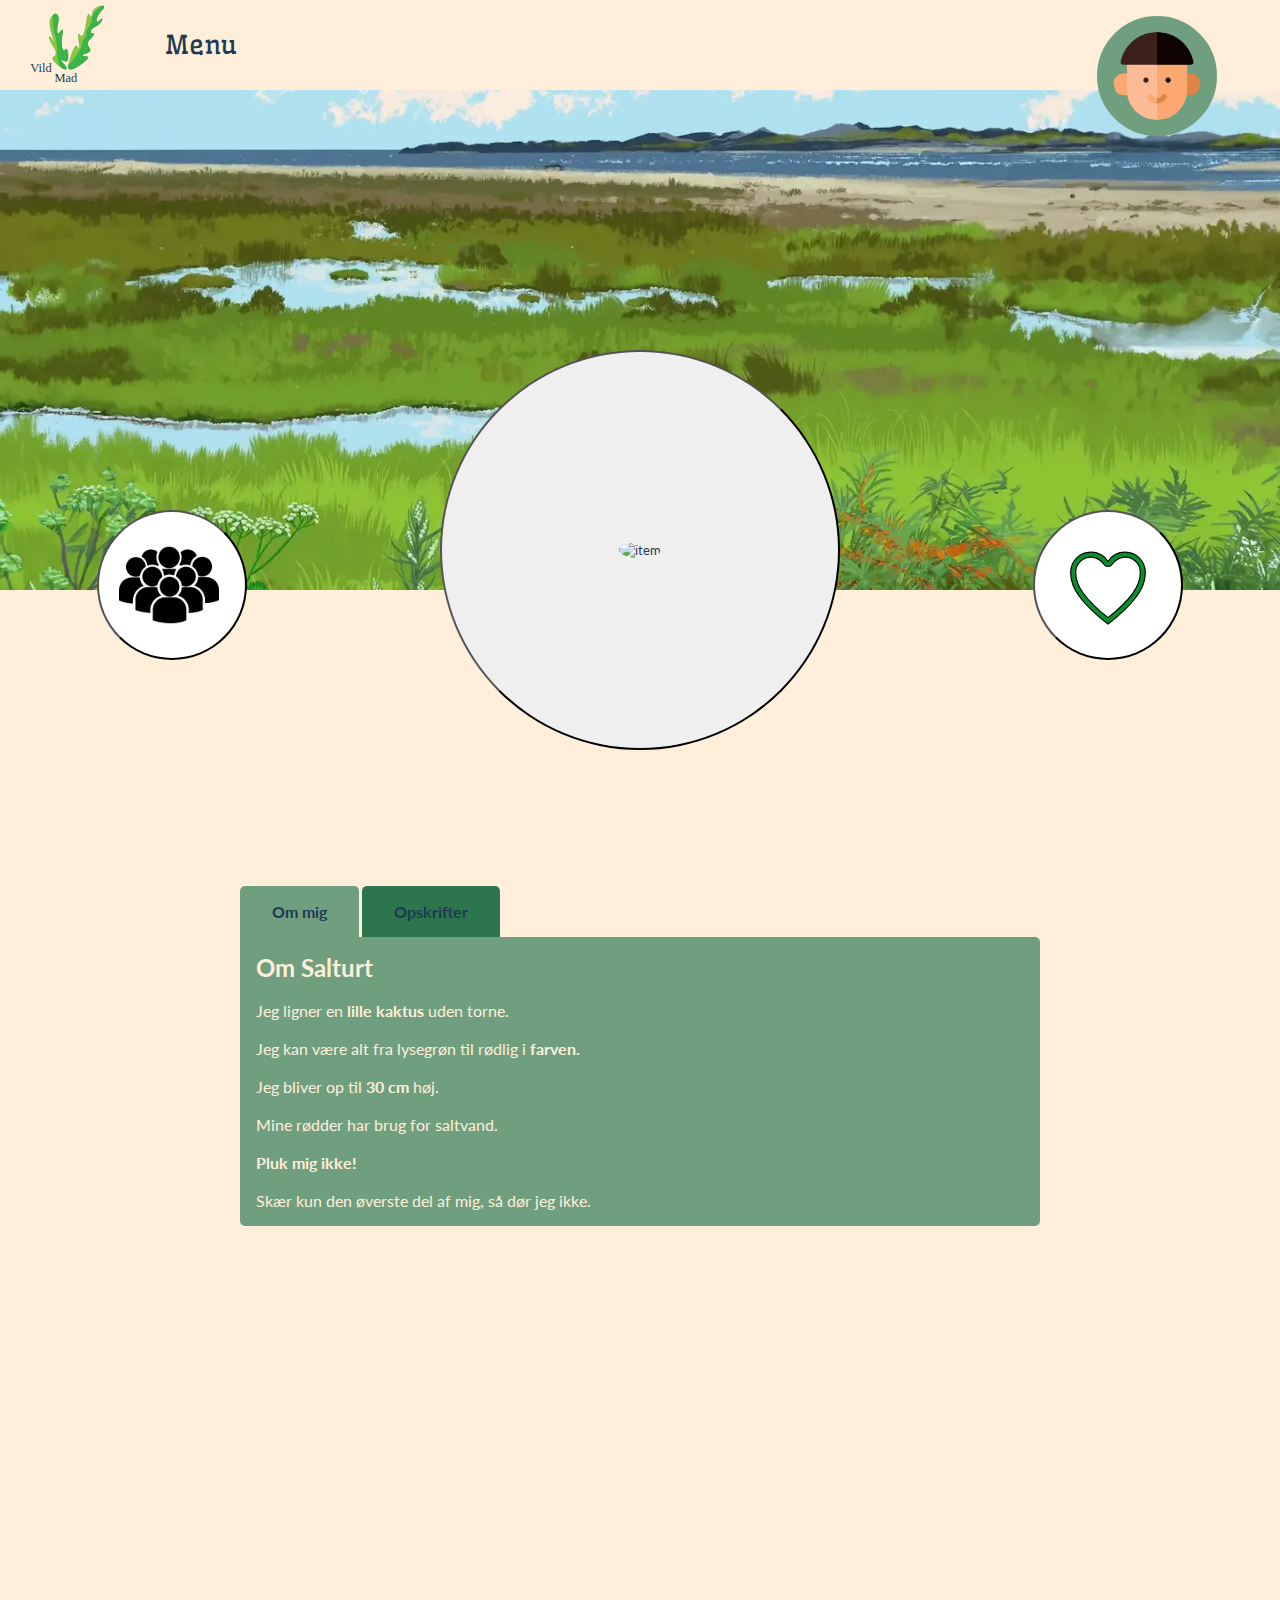
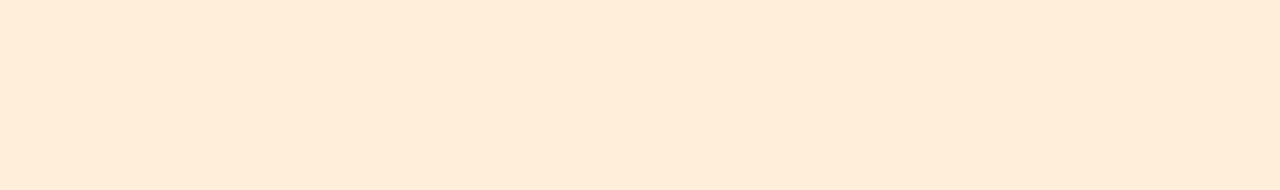
==== commit 84b6258f: "Merge branch 'master' of https://github.com/michelleenoe/team_tortellini into michelle" ====
--- a/items.html
+++ b/items.html
@@ -85,7 +85,8 @@
     <div class="buttonscontainer">
       <div>
         <button type="button" class="cam">
-          <img src="img/crowd-of-users.png" alt="cam">
+          <img src="img/crowd-of-users.png" alt="class" id="img1">
+          <img src="img/cam.svg" alt="camera" id="img2">
         </button>
       </div>
       <div>
@@ -138,7 +139,6 @@
           <p class="season" id="itemSeason"></p>
           <p class="sub_landskab" id="itemSubLandskab"></p>
         </div>
-
         <input type="radio" name="tabs" id="tabtwo">
         <label for="tabtwo">Opskrifter</label>
         <div class="tab">
@@ -171,7 +171,8 @@
               <li>Start med at pensle strandmælden med lidt olie.</li>
               <li>Skær oksemarv ud i mindre, mundrette stykker. Grill oksemarven og overfør til en lun metalskål.</li>
               <li>Grill herefter strandmælden meget kort og overfør til skålen med marv. Strandmælden skal være på den
-                varme grill i nogle sekunder. De skal tage lidt farve, men må endelig ikke være helt gennemtilberedte og
+                varme grill i nogle sekunder. De skal tage lidt farve, men må endelig ikke være helt gennemtilberedte
+                og
               </li>
               <li>Hak persille og vilde urter fint og tilføj til skålen med oksemarv, sammen med eddike og fiskesauce.
               </li>
--- a/css/general.css
+++ b/css/general.css
@@ -135,8 +135,8 @@
 
 .itemslist h2 {
   text-align: center;
-  font-size: 3rem;
-  margin: 1em 0em 0.5em 0em;
+  font-size: 4cqw;
+  margin: 0em 0em 0.5em 0em;
 }
 
 .itemslist h3 {
@@ -156,17 +156,15 @@
   .grid_itemlist {
     display: grid;
     grid-template-columns: 1fr;
-    grid-template-rows: auto;
-    gap: 1px;
-    place-items: center;
   }
 
   .grid_itemlist img {
     height: 150px;
-    width: auto;
+    width: 150px;
     display: flex;
     border-radius: 50%;
     background-color: white;
+    margin: 0 auto;
   }
 
   .grid_itemlist p {
@@ -189,12 +187,12 @@
   .itemslist h2 {
     text-align: center;
     font-size: 3rem;
-    margin: 1em 0em 0.5em 0em;
+    margin: 0em 0em 0.5em 0em;
   }
 
   .itemslist h3 {
     text-align: center;
-    font-size: 1.8rem;
+    font-size: 1.2rem;
     margin: 0em 0em 1em 0em;
     color: var(--primary_soft);
   }
--- a/css/items.css
+++ b/css/items.css
@@ -26,9 +26,14 @@
   background: white;
 }
 
-.cam img {
+#img1 {
   height: 100px;
   width: auto;
+  display: block;
+  translate: 20% 0%;
+}
+#img2 {
+  display: none;
 }
 
 .item {
@@ -61,19 +66,14 @@
   background-image: url(../img/fullheart.svg);
 }
 
-.raavareName {
-  display: flex;
-  justify-content: center;
-  translate: 0% -500%;
-}
-
 /*** Tabs 
  - har taget udgangspunkt i denne tab fra codepen: https://codepen.io/mikestreety/pen/yVNNNm ***/
 
 .tabcontainer {
   max-width: 800px;
+  height: 800px;
   margin: auto;
-  translate: 0% -30%;
+  translate: 0% -13%;
 }
 
 .tabcontainer p,
@@ -85,8 +85,15 @@
   font-family: "Lato", sans-serif;
 }
 
+.raavareName {
+  display: flex;
+  justify-content: center;
+  translate: 0% -250%;
+}
 .dataName {
   color: var(--primary);
+  font-family: "Wellfleet", serif;
+  font-size: 4rem;
 }
 
 .tabs {
@@ -149,13 +156,31 @@
   /**** mobiltabs slut ****/
 
   .raavareName {
-    translate: 0% -150%;
+    translate: 0% -280%;
+  }
+
+  .raavareName h2 {
+    font-size: 2rem;
   }
 
   .cam {
     height: 80px;
     width: 80px;
     border-radius: 50%;
+  }
+
+  .cam img {
+    height: 60px;
+    width: auto;
+  }
+
+  #img1 {
+    display: none;
+  }
+  #img2 {
+    display: block;
+    height: 75px;
+    width: 75px;
   }
 
   .item {
@@ -171,4 +196,11 @@
     border-radius: 50%;
     background-size: cover;
   }
-}
+
+  .tabcontainer {
+    height: 800px;
+    max-width: 370px;
+    margin: auto;
+    translate: 0% -10%;
+  }
+}
